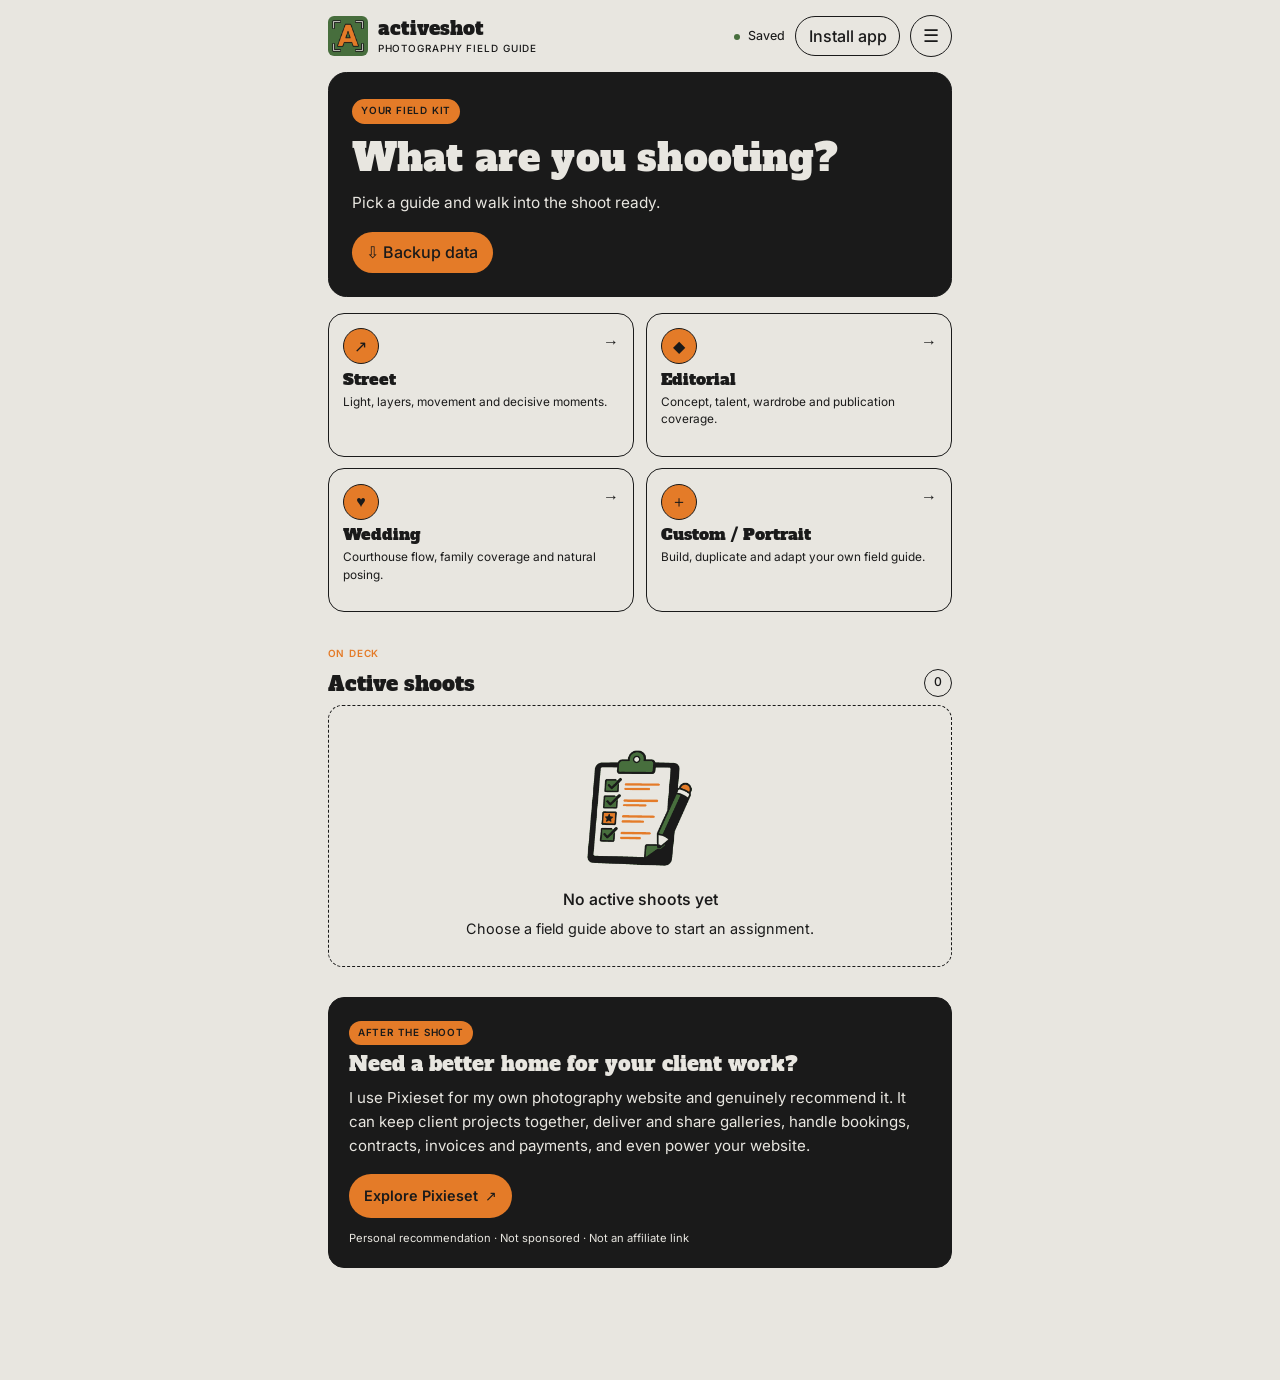
==== docs/index.html @ 5295e62c "Restore cross-platform install controls" ====
<!doctype html>
<html lang="en">
<head>
  <meta charset="UTF-8">
  <meta name="viewport" content="width=device-width,initial-scale=1,viewport-fit=cover">
  <meta name="theme-color" content="#e47b28">
  <meta name="apple-mobile-web-app-capable" content="yes">
  <meta name="apple-mobile-web-app-status-bar-style" content="black-translucent">
  <meta name="apple-mobile-web-app-title" content="ActiveShot">
  <title>ActiveShot — Photography Field Guide</title>
  <meta name="description" content="Offline field guides and interactive shot lists for street, editorial, wedding and portrait photography.">
  <meta property="og:type" content="website">
  <meta property="og:site_name" content="ActiveShot">
  <meta property="og:title" content="ActiveShot — Photography Field Guide">
  <meta property="og:description" content="Build practical shot lists, keep must-get frames visible, and move through Prep, Shoot, and Wrap from any device.">
  <meta property="og:url" content="https://activeshot.app/">
  <meta property="og:image" content="https://activeshot.app/active-shot-social-card.png">
  <meta name="twitter:card" content="summary_large_image">
  <meta name="twitter:title" content="ActiveShot — Photography Field Guide">
  <meta name="twitter:description" content="Photography field guides built for the shoot. Walk in ready.">
  <meta name="twitter:image" content="https://activeshot.app/active-shot-social-card.png">
  <link rel="manifest" href="manifest.webmanifest">
  <link rel="apple-touch-icon" href="icon-180.png">
  <link rel="icon" href="icon-192.png" type="image/png">
  <link rel="stylesheet" href="roam.css?v=22">
</head>
<body>
  <header class="topbar">
    <div class="topbar-inner">
      <button id="homeButton" class="brand-button" aria-label="Return to shoots"><img class="brand-mark" src="illustrations/activeshot-illustrated-mark-1024.png" alt="" aria-hidden="true"><span><strong>activeshot</strong><small>photography field guide</small></span></button>
      <div class="header-actions"><span id="saveStatus" class="save-status"><i></i> Saved</span><button id="installButton" class="ghost-button">Install app</button><button id="moreButton" class="icon-button" aria-label="More options">☰</button></div>
    </div>
  </header>

  <main id="homeView" class="page home-view">
    <section class="home-heading"><div><span class="eyebrow">YOUR FIELD KIT</span><h1>What are you shooting?</h1><p>Pick a guide and walk into the shoot ready.</p></div><button id="backupButton" class="secondary-button">⇩ Backup data</button></section>
    <section id="typeGrid" class="type-grid" aria-label="New shoot types"></section>
    <section class="shoots-section"><div class="section-heading"><div><span class="eyebrow">ON DECK</span><h2>Active shoots</h2></div><span id="shootCount" class="count-pill">0</span></div><div id="shootList" class="shoot-list"></div></section>
    <section id="archiveSection" class="shoots-section hidden"><div class="section-heading"><div><span class="eyebrow">COMPLETED</span><h2>Archive</h2></div></div><div id="archiveList" class="shoot-list"></div></section>
    <section class="pixieset-cta"><span class="eyebrow">AFTER THE SHOOT</span><h2>Need a better home for your client work?</h2><p>I use Pixieset for my own photography website and genuinely recommend it. It can keep client projects together, deliver and share galleries, handle bookings, contracts, invoices and payments, and even power your website.</p><a href="https://pixieset.com/" target="_blank" rel="noopener noreferrer">Explore Pixieset <span>↗</span></a><small>Personal recommendation · Not sponsored · Not an affiliate link</small></section>
  </main>

  <main id="guideView" class="page guide-view hidden">
    <section class="assignment-card">
      <div class="assignment-top"><button id="backButton" class="back-button">← Shoots</button><span id="modePill" class="mode-pill"></span><button id="guideMenuButton" class="icon-button" aria-label="Guide options">•••</button></div>
      <div class="title-row"><div><span id="guideEyebrow" class="eyebrow"></span><input id="shootName" class="shoot-name" aria-label="Shoot name"></div><div class="progress-ring" id="progressRing"><strong id="progressPercent">0%</strong></div></div>
      <div class="meta-grid"><label><span>Date / time</span><input id="shootDate" type="datetime-local"></label><label><span>Location</span><input id="shootLocation" placeholder="Location or meeting point"></label><label><span>People / subject</span><input id="shootPeople" placeholder="Client, model, couple or subject"></label></div>
      <textarea id="shootBrief" class="brief" placeholder="Creative brief, must-haves, sensitivities, access notes…"></textarea>
      <div class="progress-line"><span id="progressCount">0 / 0 complete</span><span id="mustCount" class="must-count">★ 0 must-get left</span><div class="progress"><i id="progressBar"></i></div></div>
    </section>

    <div id="stageTabs" class="stage-tabs" role="tablist"><button class="active" data-stage="all">All</button><button data-stage="prep">Prep</button><button data-stage="onset">On Set</button><button data-stage="wrap">Wrap</button></div>
    <nav id="sectionNav" class="shortcuts" aria-label="Guide sections"></nav>
    <div class="view-actions"><button id="quickToggle" class="primary-button">▶ Start On Set mode</button><button id="addSectionButton" class="secondary-button hidden">＋ Add section</button></div>
    <div id="guideSections" class="guide-sections"></div>
    <section id="quickReference" class="quick-reference"></section>
    <section class="pixieset-cta"><span class="eyebrow">AFTER THE SHOOT</span><h2>Ready to deliver the work?</h2><p>I use Pixieset for my own photography website and genuinely recommend it for organizing client projects, sharing galleries, booking, contracts, invoices and payments.</p><a href="https://pixieset.com/" target="_blank" rel="noopener noreferrer">Check out Pixieset <span>↗</span></a><small>Personal recommendation · Not sponsored · Not an affiliate link</small></section>
  </main>

  <div id="bottomBar" class="bottom-bar hidden"><button id="bottomBack">←</button><div><strong id="bottomTitle"></strong><span id="bottomProgress"></span></div><button id="bottomQuick">Quick</button></div>

  <dialog id="newShootDialog"><form method="dialog" id="newShootForm"><button type="button" class="dialog-close" data-close="newShootDialog" aria-label="Close">×</button><span id="dialogType" class="mode-pill"></span><h2>New assignment</h2><label><span>Name</span><input id="newShootName" required placeholder="Give this shoot a name"></label><label><span>Date</span><input id="newShootDate" type="datetime-local"></label><label><span>Location</span><input id="newShootLocation" placeholder="Optional"></label><div class="dialog-actions"><button type="button" data-close="newShootDialog" class="secondary-button">Cancel</button><button id="createShootButton" value="default" class="primary-button">Create guide</button></div></form></dialog>

  <dialog id="menuDialog"><form method="dialog"><button class="dialog-close" value="cancel">×</button><h2 id="menuTitle">App options</h2><div id="menuActions" class="menu-actions"></div></form></dialog>
  <dialog id="itemDialog"><form method="dialog" id="itemForm"><button type="button" class="dialog-close" data-close="itemDialog">×</button><h2 id="itemDialogTitle">Add checklist item</h2><label><span>Item</span><input id="newItemText" required placeholder="What needs to be captured?"></label><label><span>Photographer prompt or note</span><textarea id="newItemPrompt" placeholder="Optional direction or reminder"></textarea></label><div class="dialog-actions"><button type="button" data-close="itemDialog" class="secondary-button">Cancel</button><button value="default" class="primary-button">Add item</button></div></form></dialog>
  <dialog id="focusDialog" class="focus-dialog"><div class="focus-shell"><header><button id="focusClose" class="back-button">× Exit</button><span id="focusPosition"></span><button id="focusStar" class="focus-star">☆ Must get</button></header><div class="focus-media"><img id="focusImage" class="hidden" alt="Shot reference"><button id="focusAddImage" class="reference-empty">＋ Add reference image</button></div><span id="focusSection" class="eyebrow"></span><h2 id="focusTitle"></h2><div id="focusPrompt" class="focus-prompt"></div><textarea id="focusNote" placeholder="Fast note for this shot…"></textarea><div class="focus-next"><small>UP NEXT</small><strong id="focusNext">End of list</strong></div><div class="focus-actions"><button id="focusPrevious" class="secondary-button">← Previous</button><button id="focusComplete" class="primary-button">Complete & next →</button></div></div></dialog>
  <input id="importInput" type="file" accept="application/json" hidden><input id="referenceInput" type="file" accept="image/*" hidden>

  <div id="toast" class="toast" role="status" aria-live="polite"></div>
  <script src="templates.js?v=22"></script>
  <script src="app.js?v=22"></script>
</body>
</html>
---- docs/roam.css ----
@font-face { font-family: "Alfa Slab One"; src: url("fonts/alfa-slab-one.woff2") format("woff2"); font-style: normal; font-weight: 400; font-display: swap; }
@font-face { font-family: "Inter"; src: url("fonts/inter-latin.woff2") format("woff2"); font-style: normal; font-weight: 100 900; font-display: swap; }

:root {
  color-scheme: dark;
  --charcoal: #1a1a1a;
  --gold: #e47b28;
  --olive: #476e3d;
  --gray: #1a1a1a;
  --paper: #e8e6e0;
  --cream: #e8e6e0;
  --white: #e8e6e0;
  --rule: #1a1a1a;
  --gold-rule: #1a1a1a;
  --font-ui: "Inter";
  --font-mark: "Alfa Slab One";
  font-size: 16px;
}

* { box-sizing: border-box; }
html { scroll-behavior: smooth; background: var(--olive); }
body {
  min-height: 100vh;
  margin: 0;
  background: var(--olive);
  color: var(--paper);
  font-family: var(--font-ui);
  font-weight: 400;
  letter-spacing: -.005em;
  -webkit-font-smoothing: antialiased;
  -moz-osx-font-smoothing: grayscale;
  text-rendering: optimizeLegibility;
  font-synthesis: none;
}
button, input, textarea { font: inherit; font-weight: 400; -webkit-tap-highlight-color: transparent; }
button { cursor: pointer; }
.hidden { display: none !important; }

.topbar { position: sticky; top: 0; z-index: 20; background: transparent; }
.topbar-inner {
  display: flex;
  align-items: center;
  justify-content: space-between;
  width: min(100%, 660px);
  min-height: 4.75rem;
  margin: auto;
  padding: max(.95rem, env(safe-area-inset-top)) 1.25rem .9rem;
  border-bottom: 1px solid var(--olive);
  background: var(--gold);
}
.brand-button { display: flex; align-items: center; gap: .72rem; min-width: 0; padding: 0; border: 0; background: none; color: var(--charcoal); text-align: left; }
.brand-mark { width: 1.15rem; height: 1.55rem; flex: none; border-radius: 0 100% 100% 100%; background: var(--olive); transform: rotate(45deg); }
.brand-button strong { display: block; color: var(--charcoal); font-family: var(--font-mark); font-size: 1.28rem; font-weight: 400; line-height: .95; letter-spacing: -.045em; }
.brand-button small { display: block; margin-top: .32rem; color: var(--olive); font-size: .68rem; font-weight: 500; line-height: 1; letter-spacing: .12em; text-transform: uppercase; }
.header-actions { display: flex; align-items: center; gap: .6rem; }
.save-status { color: var(--olive); font-size: .78rem; font-weight: 400; }
.save-status i { display: inline-block; width: .4rem; height: .4rem; margin-right: .3rem; border-radius: 50%; background: var(--olive); }
.save-status.saving i { background: var(--gold); }
.icon-button, .ghost-button, .secondary-button, .primary-button, .back-button {
  min-height: 2.65rem;
  border-radius: 0;
  font-weight: 500;
}
.icon-button { width: 2.65rem; border: 1px solid var(--charcoal); background: transparent; color: var(--charcoal); font-size: 1.12rem; }
.ghost-button, .secondary-button, .back-button { padding: 0 .9rem; border: 1px solid var(--rule); background: transparent; color: var(--paper); }
.primary-button { padding: 0 1rem; border: 1px solid var(--gold); background: var(--gold); color: var(--charcoal); }

.page { width: min(100%, 660px); min-height: calc(100vh - 4.75rem); margin: auto; padding: 0 1.25rem 7rem; background: var(--charcoal); }
.home-heading { position: relative; display: flex; align-items: flex-end; justify-content: space-between; gap: 1rem; padding: 3.55rem 0 1.65rem; border-bottom: 1px solid var(--rule); }
.home-heading::before { content: ""; position: absolute; top: .95rem; left: 50%; width: 1.05rem; height: 1.4rem; border-radius: 0 100% 100% 100%; background: var(--gold); transform: translateX(-50%) rotate(45deg); }
.eyebrow { display: block; color: var(--gold); font-size: .7rem; font-weight: 500; line-height: 1.2; letter-spacing: .16em; text-transform: uppercase; }
.home-heading h1 { margin: .45rem 0 .35rem; color: var(--paper); font-size: 1.46rem; font-weight: 450; line-height: 1.12; letter-spacing: -.025em; }
.home-heading p { margin: 0; color: var(--gray); font-size: 1rem; line-height: 1.55; }
.home-heading .secondary-button { border-color: var(--gold); color: var(--gold); }

.type-grid { display: block; margin: 0 -1.25rem; background: var(--gold); }
.type-card { display: grid; grid-template-columns: 1fr auto; align-items: center; width: 100%; min-height: 4.05rem; padding: .75rem 1.25rem; border: 0; border-bottom: 1px solid var(--olive); border-radius: 0; background: var(--gold); color: var(--charcoal); text-align: left; }
.type-card:hover, .type-card:active { background: var(--gold); }
.type-icon, .type-card::before { display: none; }
.type-copy { display: block; margin: 0; }
.type-copy strong { display: block; color: var(--charcoal); font-size: .86rem; font-weight: 500; letter-spacing: .035em; text-transform: uppercase; }
.type-copy small { display: none; }
.type-arrow { position: static; color: var(--charcoal); font-size: .95rem; font-weight: 400; }

.shoots-section { margin-top: 2.35rem; }
.section-heading { display: flex; align-items: flex-end; justify-content: space-between; margin: 0; padding-bottom: .65rem; border-bottom: 1px solid var(--rule); }
.section-heading h2 { margin: .28rem 0 0; color: var(--paper); font-size: 1.15rem; font-weight: 450; letter-spacing: -.015em; }
.count-pill { display: grid; min-width: 1.75rem; height: 1.75rem; place-items: center; border: 1px solid var(--gold-rule); color: var(--gold); font-size: .76rem; }
.shoot-list { display: block; }
.shoot-card { display: flex; align-items: center; width: 100%; min-height: 4.55rem; padding: .72rem 0; border: 0; border-bottom: 1px solid var(--rule); background: transparent; color: var(--paper); text-align: left; }
.shoot-mode { display: grid; width: 2.35rem; height: 2.35rem; flex: none; place-items: center; border: 1px solid var(--gold-rule); color: var(--gold); }
.shoot-copy { min-width: 0; flex: 1; margin-left: .8rem; }
.shoot-copy small, .shoot-copy strong, .shoot-copy span { display: block; overflow: hidden; text-overflow: ellipsis; white-space: nowrap; }
.shoot-copy small { color: var(--gold); font-size: .68rem; font-weight: 500; letter-spacing: .08em; text-transform: uppercase; }
.shoot-copy strong { margin: .2rem 0; font-size: .98rem; font-weight: 450; }
.shoot-copy span { color: var(--gray); font-size: .8rem; }
.shoot-progress { width: 4rem; margin-left: .8rem; text-align: right; }
.shoot-progress b { font-size: .78rem; font-weight: 500; }
.shoot-progress i { display: block; height: 2px; margin-top: .4rem; background: var(--olive); }
.shoot-progress em { display: block; height: 100%; background: var(--gold); }
.empty-state { padding: 2.25rem 0; border-bottom: 1px solid var(--rule); color: var(--gray); text-align: left; }
.empty-state span { display: none; }
.empty-state strong { display: block; margin-bottom: .35rem; color: var(--paper); font-size: .98rem; font-weight: 450; }
.empty-state p { margin: 0; font-size: .9rem; }

.pixieset-cta { margin-top: 2.8rem; padding: 1.35rem 0 1.5rem; border-top: 1px solid var(--gold); border-bottom: 1px solid var(--rule); }
.pixieset-cta h2 { margin: .42rem 0 .6rem; color: var(--paper); font-size: 1.17rem; font-weight: 450; letter-spacing: -.015em; }
.pixieset-cta p { margin: 0; color: var(--gray); font-size: 1rem; line-height: 1.6; }
.pixieset-cta a { display: inline-flex; min-height: 2.75rem; align-items: center; gap: .45rem; margin-top: 1rem; padding: 0 .95rem; background: var(--gold); color: var(--charcoal); font-size: .9rem; font-weight: 500; text-decoration: none; }
.pixieset-cta small { display: block; margin-top: .72rem; color: var(--gray); font-size: .7rem; font-weight: 400; }

body:has(.guide-view:not(.hidden)) .topbar-inner { border-bottom-color: var(--rule); background: var(--charcoal); }
body:has(.guide-view:not(.hidden)) .brand-button strong { color: var(--paper); }
body:has(.guide-view:not(.hidden)) .brand-button small { color: var(--gray); }
body:has(.guide-view:not(.hidden)) .brand-mark { background-color: var(--paper); }
body:has(.guide-view:not(.hidden)) .save-status, body:has(.guide-view:not(.hidden)) .icon-button { color: var(--paper); }
body:has(.guide-view:not(.hidden)) .save-status i { background: var(--gold); }
body:has(.guide-view:not(.hidden)) .icon-button { border-color: var(--rule); }

.guide-view { padding-top: 0; }
.assignment-card { position: relative; margin: 0 -1.25rem; padding: 4.05rem 1.25rem 1.35rem; border-bottom: 1px solid var(--rule); background: var(--charcoal); }
.assignment-card::before { content: ""; position: absolute; top: 1rem; left: 50%; width: 1.05rem; height: 1.4rem; border-radius: 0 100% 100% 100%; background: var(--gold); transform: translateX(-50%) rotate(45deg); }
.assignment-top { display: flex; align-items: center; gap: .6rem; padding-bottom: .75rem; border-bottom: 1px solid var(--rule); }
.assignment-top .icon-button { margin-left: auto; border-color: var(--rule); color: var(--paper); }
.mode-pill { display: inline-flex; min-height: 2rem; align-items: center; padding: 0 .7rem; border: 1px solid var(--gold-rule); color: var(--gold); font-size: .72rem; font-weight: 500; letter-spacing: .04em; text-transform: uppercase; }
.title-row { display: flex; align-items: center; gap: 1rem; margin-top: 1.15rem; }
.title-row > div:first-child { min-width: 0; flex: 1; }
.shoot-name { width: 100%; height: auto; margin-top: .25rem; padding: 0; border: 0; background: transparent; color: var(--paper); font-size: 1.8rem; font-weight: 450; line-height: 1.15; letter-spacing: -.03em; outline: none; }
.progress-ring { position: relative; display: grid; width: 3.55rem; height: 3.55rem; flex: none; place-items: center; border-radius: 50%; background: conic-gradient(var(--gold) var(--progress), var(--olive) 0); }
.progress-ring::after { content: ""; position: absolute; inset: .25rem; border-radius: 50%; background: var(--charcoal); }
.progress-ring strong { position: relative; z-index: 1; font-size: .76rem; font-weight: 500; }
.meta-grid { display: grid; grid-template-columns: 1fr; gap: .65rem; margin-top: 1.1rem; }
.meta-grid label > span { display: block; margin-bottom: .25rem; color: var(--gold); font-size: .7rem; font-weight: 500; letter-spacing: .09em; text-transform: uppercase; }
input, textarea { width: 100%; border: 0; border-bottom: 1px solid var(--charcoal); border-radius: 0; background: transparent; color: var(--paper); font-size: 1rem; outline: none; }
input { height: 2.9rem; padding: 0 .65rem; }
textarea { min-height: 5rem; padding: .7rem .65rem; resize: vertical; }
input:focus, textarea:focus { border-color: var(--gold); }
::placeholder { color: var(--gray); }
.brief { margin-top: .75rem; }
.progress-line { display: flex; flex-wrap: wrap; align-items: center; gap: .7rem; margin-top: .75rem; color: var(--gray); font-size: .74rem; }
.must-count { margin-left: auto; color: var(--gold); white-space: nowrap; }
.progress-line .progress { order: 3; flex-basis: 100%; }
.progress { height: 2px; background: var(--olive); }
.progress i { display: block; width: 0; height: 100%; background: var(--gold); }

.stage-tabs { position: sticky; top: 4.75rem; z-index: 10; display: grid; grid-template-columns: repeat(4,1fr); gap: 1px; margin: 0 -1.25rem; background: var(--olive); }
.stage-tabs button { min-height: 2.85rem; border: 0; background: var(--gold); color: var(--charcoal); font-size: .73rem; font-weight: 500; letter-spacing: .055em; text-transform: uppercase; }
.stage-tabs button.active { background: var(--olive); color: var(--paper); }
.shortcuts { display: flex; gap: .45rem; margin: .85rem -1.25rem 0; padding: 0 1.25rem .2rem; overflow-x: auto; scrollbar-width: none; }
.shortcuts::-webkit-scrollbar { display: none; }
.shortcuts button { min-height: 2.4rem; flex: none; padding: 0 .85rem; border: 0; border-bottom: 1px solid var(--gold); background: transparent; color: var(--paper); font-size: .8rem; font-weight: 400; }
.view-actions { display: flex; gap: .5rem; margin-top: .8rem; }

.guide-sections { display: grid; gap: 0; margin: .9rem -1.25rem 0; border-top: 1px solid var(--rule); }
.guide-section { scroll-margin-top: 6rem; overflow: hidden; border-bottom: 1px solid var(--rule); background: var(--charcoal); }
.guide-section summary { display: flex; min-height: 4.1rem; align-items: center; padding: .78rem 1.25rem; cursor: pointer; list-style: none; }
.guide-section summary::-webkit-details-marker { display: none; }
.guide-section[open] summary { border-bottom: 1px solid var(--gold-rule); }
.section-icon { display: grid; width: 2.25rem; height: 2.25rem; flex: none; place-items: center; margin-right: .7rem; border: 1px solid var(--gold-rule); border-radius: 50%; color: var(--gold); font-size: .95rem; font-weight: 400; }
.section-title { min-width: 0; flex: 1; }
.section-title small { display: block; color: var(--gold); font-size: .65rem; font-weight: 500; letter-spacing: .14em; text-transform: uppercase; }
.section-title strong { display: block; margin-top: .18rem; color: var(--paper); font-size: 1rem; font-weight: 450; }
.section-count, .chevron { color: var(--gray); font-size: .73rem; font-weight: 400; }
.section-count { margin-right: .55rem; }
.chevron { transition: transform .2s; }
.guide-section[open] .chevron { transform: rotate(180deg); }
.section-body { padding: 1rem 1.25rem 1.25rem; }
.intro { margin: 0 0 .8rem; color: var(--gray); font-size: 1rem; line-height: 1.6; }
.check-grid { display: grid; grid-template-columns: 1fr; }
.check-row-wrap { display: flex; min-width: 0; min-height: 3.35rem; align-items: stretch; border-bottom: 1px solid var(--charcoal); background: transparent; }
.check-row-wrap.dragging { outline: 2px solid var(--gold); }
.check-row { display: flex; min-width: 0; flex: 1; align-items: center; padding: .55rem .65rem; color: var(--paper); cursor: pointer; }
.check-row input, .quick-row input { appearance: none; width: 1.35rem; height: 1.35rem; flex: none; margin: 0 .65rem 0 0; padding: 0; border: 1px solid var(--gray); background: transparent; }
.check-row input:checked, .quick-row input:checked { border-color: var(--gold); background: var(--gold); }
.check-row input:checked::after, .quick-row input:checked::after { content: "✓"; display: block; color: var(--charcoal); font-size: .9rem; font-weight: 500; line-height: 1.2rem; text-align: center; }
.check-row span { font-size: .96rem; line-height: 1.4; }
.check-row-wrap:has(input:checked) { background: var(--olive); color: var(--paper); text-decoration: line-through; }
.drag-handle, .star-button, .ref-button, .remove-gear { width: 2.25rem; flex: none; border: 0; background: transparent; color: var(--gray); font-size: 1rem; font-weight: 400; }
.drag-handle { cursor: grab; touch-action: none; }
.star-button.active, .must-heading { color: var(--gold); }
.ref-button { border-left: 1px solid var(--charcoal); }
.ref-button.has-ref { width: 3rem; padding: .25rem; }
.ref-button img { width: 100%; height: 2.35rem; object-fit: cover; }
.must-heading { margin: .9rem 0 -.25rem; font-size: .68rem; font-weight: 500; letter-spacing: .14em; }
.prompts { margin-top: .9rem; padding: .85rem 0 .85rem .95rem; border-left: 2px solid var(--gold); }
.prompts h3, .notes-label { margin: 0 0 .5rem; color: var(--gold); font-size: .68rem; font-weight: 500; letter-spacing: .15em; }
.prompts p { margin: 0 0 .55rem; color: var(--paper); font-size: .96rem; line-height: 1.6; }
.prompts p:last-child { margin-bottom: 0; }
.director-note { margin: .8rem 0 0; padding-left: .75rem; border-left: 1px solid var(--gold); color: var(--gray); font-size: .9rem; line-height: 1.6; }
.director-note strong { color: var(--gold); font-weight: 500; }
.notes-label { display: block; margin-top: .9rem; }
.section-note { min-height: 5rem; background: var(--paper); }
.add-item { min-height: 2.55rem; margin-top: .55rem; padding: 0 .8rem; border: 1px solid var(--gold-rule); background: transparent; color: var(--gold); font-size: .8rem; font-weight: 500; }
.gear-actions { display: flex; flex-wrap: wrap; gap: .5rem; }
.empty-stage { padding: 2rem 0; border-bottom: 1px solid var(--rule); color: var(--gray); text-align: center; }

.quick-reference { scroll-margin-top: 6rem; margin-top: 1.25rem; padding: 1.1rem 0; border-top: 1px solid var(--gold); border-bottom: 1px solid var(--gold); }
.quick-head { display: flex; align-items: flex-start; gap: .7rem; }
.quick-icon { display: grid; width: 2.45rem; height: 2.45rem; flex: none; place-items: center; background: var(--gold); color: var(--charcoal); font-weight: 500; }
.quick-head h2 { margin: .1rem 0; font-size: 1.15rem; font-weight: 450; }
.quick-head p { margin: 0; color: var(--gray); font-size: .82rem; }
.quick-grid { display: grid; grid-template-columns: 1fr; margin-top: .8rem; }
.quick-row { display: flex; min-height: 3.1rem; align-items: center; padding: .4rem .6rem; border-bottom: 1px solid var(--paper); }
.quick-row button { min-height: 2.3rem; flex: 1; padding: 0; border: 0; background: transparent; color: var(--paper); font-size: .95rem; font-weight: 400; text-align: left; }
.quick-row.done button { color: var(--gray); text-decoration: line-through; }
.mantra { margin-top: .85rem; padding: .8rem; border-left: 2px solid var(--gold); background: var(--gold); color: var(--charcoal); font-size: .86rem; line-height: 1.55; }
.mantra strong { color: var(--gold); font-weight: 500; }
.quick-mode .guide-sections { display: none; }

.bottom-bar { display: none; }
dialog { width: min(30rem, calc(100% - 2rem)); padding: 1.15rem; border: 1px solid var(--gold); border-radius: 0; background: var(--charcoal); color: var(--paper); box-shadow: none; }
dialog::backdrop { background: var(--charcoal); }
dialog h2 { margin: .8rem 0 1rem; font-size: 1.3rem; font-weight: 450; }
dialog label { display: block; margin-top: .75rem; }
dialog label > span { display: block; margin-bottom: .3rem; color: var(--gray); font-size: .76rem; }
.dialog-close { position: absolute; top: .65rem; right: .7rem; width: 2.4rem; height: 2.4rem; border: 0; background: transparent; color: var(--gray); font-size: 1.4rem; font-weight: 300; }
.dialog-actions { display: flex; justify-content: flex-end; gap: .5rem; margin-top: 1rem; }
.menu-actions { display: grid; gap: 1px; background: var(--rule); }
.menu-actions button { min-height: 3rem; padding: 0 .8rem; border: 0; background: var(--charcoal); color: var(--paper); font-weight: 400; text-align: left; }
.menu-actions .danger { color: var(--gold); }
.toast { position: fixed; z-index: 50; bottom: 1.5rem; left: 50%; padding: .7rem .95rem; background: var(--gold); color: var(--charcoal); font-size: .84rem; font-weight: 500; visibility: hidden; pointer-events: none; transform: translate(-50%, 1.5rem); transition: .2s; }
.toast.show { visibility: visible; transform: translate(-50%,0); }

.focus-dialog { width: 100%; max-width: none; height: 100%; max-height: none; margin: 0; padding: 0; border: 0; background: var(--charcoal); }
.focus-dialog::backdrop { background: var(--charcoal); }
.focus-shell { display: flex; width: min(100%, 660px); min-height: 100%; flex-direction: column; margin: auto; padding: max(1rem,env(safe-area-inset-top)) 1.25rem max(1.25rem,env(safe-area-inset-bottom)); }
.focus-shell header { display: flex; align-items: center; justify-content: space-between; gap: .6rem; }
.focus-shell header > span { color: var(--gray); font-size: .78rem; }
.focus-star, .reference-empty { min-height: 2.5rem; padding: 0 .75rem; border: 1px solid var(--gold-rule); background: transparent; color: var(--paper); font-weight: 400; }
.focus-star.active { color: var(--gold); }
.focus-media { display: grid; min-height: 8rem; place-items: center; margin: 1.1rem 0; border: 1px solid var(--gold-rule); overflow: hidden; }
.focus-media img { width: 100%; max-height: 36vh; object-fit: contain; }
.focus-shell h2 { margin: .4rem 0 .85rem; font-size: clamp(2rem,7vw,3.4rem); font-weight: 400; line-height: 1.05; letter-spacing: -.04em; }
.focus-prompt { padding: .9rem 0 .9rem 1rem; border-left: 2px solid var(--gold); background: var(--paper); color: var(--charcoal); }
.focus-prompt > strong { display: block; color: var(--gold); font-size: .68rem; font-weight: 500; letter-spacing: .15em; }
.focus-prompt p { margin: .55rem 0 0; line-height: 1.6; }
.focus-shell textarea { margin-top: 1rem; }
.focus-next { display: flex; align-items: center; gap: .7rem; margin-top: .9rem; padding: .75rem 0; border-top: 1px solid var(--rule); color: var(--gray); }
.focus-next small { color: var(--gold); font-size: .65rem; font-weight: 500; letter-spacing: .14em; }
.focus-next strong { font-size: .85rem; font-weight: 450; }
.focus-actions { display: grid; grid-template-columns: 1fr 2fr; gap: .5rem; margin-top: auto; padding-top: 1rem; }
.focus-actions button { min-height: 3.2rem; }
.focus-actions button:disabled { background: var(--paper); color: var(--charcoal); }

@media (min-width: 661px) { .topbar-inner, .page { box-shadow: none; } }
@media (max-width: 660px) { html, body { background: var(--charcoal); } .save-status, .header-actions .ghost-button { display: none; } }
@media (max-width: 430px) {
  .topbar-inner, .page { padding-right: 1rem; padding-left: 1rem; }
  .type-grid, .assignment-card, .stage-tabs, .guide-sections { margin-right: -1rem; margin-left: -1rem; }
  .type-card, .guide-section summary, .section-body { padding-right: 1rem; padding-left: 1rem; }
  .home-heading .secondary-button { display: none; }
  .brand-button small { font-size: .62rem; }
  .bottom-bar { position: fixed; z-index: 15; right: 0; bottom: 0; left: 0; display: flex; align-items: center; gap: .65rem; padding: .5rem 1rem max(.5rem,env(safe-area-inset-bottom)); border-top: 1px solid var(--gold); background: var(--charcoal); }
  .bottom-bar > button { width: 2.7rem; height: 2.6rem; border: 0; background: var(--gold); color: var(--charcoal); font-weight: 500; }
  .bottom-bar > div { min-width: 0; flex: 1; }
  .bottom-bar strong, .bottom-bar span { display: block; overflow: hidden; text-overflow: ellipsis; white-space: nowrap; }
  .bottom-bar strong { font-size: .77rem; font-weight: 450; }
  .bottom-bar span { margin-top: .1rem; color: var(--gray); font-size: .68rem; }
  .bottom-bar #bottomQuick { width: auto; padding: 0 .75rem; }
  .toast { bottom: 4.6rem; }
}

/* Roam-inspired product system */
html, body { background: var(--cream); color: var(--charcoal); }
body { font-family: var(--font-ui); font-weight: 400; letter-spacing: -.012em; }
button, input, textarea { font-family: var(--font-ui); }
.topbar { background: var(--cream); }
.topbar-inner { width: min(100%, 660px); min-height: 4.5rem; padding: .85rem 1.1rem; border: 0; background: var(--cream); box-shadow: none; }
.brand-button { gap: .58rem; color: var(--charcoal); }
.brand-mark { position: relative; display: block; width: 2.55rem; height: 2.55rem; flex: 0 0 2.55rem; border: 0; border-radius: .38rem; background: var(--olive); object-fit: cover; transform: none; }
.brand-mark::after { content: none; }
.brand-button strong { color: var(--charcoal); font-family: var(--font-mark); font-size: 1.18rem; font-weight: 400; letter-spacing: -.025em; }
.brand-button small { margin-top: .22rem; color: var(--gray); font-size: .62rem; font-weight: 500; letter-spacing: .09em; }
.save-status { color: var(--gray); font-weight: 450; }.save-status i { background: var(--olive); }
.icon-button, .ghost-button { border: 1.5px solid var(--charcoal); border-radius: 999px; background: var(--white); color: var(--charcoal); }
.page { width: min(100%, 660px); min-height: calc(100vh - 4.5rem); padding: 0 1.1rem 7rem; background: var(--cream); box-shadow: none; }

.home-heading { display: block; margin: 0 0 1rem; padding: 1.45rem; border: 1.5px solid var(--charcoal); border-radius: 1.15rem; background: var(--charcoal); }
.home-heading::before { display: none; }
.eyebrow { display: inline-flex; align-items: center; min-height: 1.55rem; padding: 0 .58rem; border-radius: 999px; background: var(--gold); color: var(--charcoal); font-size: .62rem; font-weight: 600; letter-spacing: .08em; }
.home-heading h1 { margin: .75rem 0 .4rem; color: var(--paper); font-family: var(--font-mark); font-size: clamp(1.8rem, 6vw, 2.35rem); font-weight: 400; line-height: 1.03; letter-spacing: -.025em; }
.home-heading p { color: var(--paper); font-size: .96rem; line-height: 1.5; }
.home-heading .secondary-button { min-height: 2.55rem; margin-top: 1rem; border: 0; border-radius: 999px; background: var(--gold); color: var(--charcoal); }

.type-grid { display: grid; grid-template-columns: 1fr 1fr; gap: .7rem; margin: 0; background: transparent; }
.type-card { position: relative; display: flex; min-height: 9rem; flex-direction: column; align-items: flex-start; padding: .9rem; border: 1.5px solid var(--charcoal); border-radius: 1rem; background: var(--white); color: var(--charcoal); }
.type-card:hover, .type-card:active { background: var(--paper); transform: translateY(-1px); }
.type-card::before { display: none; }
.type-icon { display: grid; width: 2.25rem; height: 2.25rem; place-items: center; border: 1.5px solid var(--charcoal); border-radius: 50%; background: var(--gold); color: var(--charcoal); font-size: 1rem; font-weight: 500; }
.type-copy { display: block; margin-top: auto; }
.type-copy strong { color: var(--charcoal); font-family: var(--font-mark); font-size: 1rem; font-weight: 400; letter-spacing: -.015em; text-transform: none; }
.type-copy small { display: block; margin-top: .28rem; color: var(--gray); font-size: .74rem; line-height: 1.35; }
.type-arrow { position: absolute; top: .95rem; right: .9rem; color: var(--charcoal); font-size: 1rem; }

.shoots-section { margin-top: 1.65rem; }
.section-heading { padding: 0 0 .55rem; border: 0; }
.section-heading .eyebrow { background: transparent; padding: 0; color: var(--gold); }
.section-heading h2 { margin-top: .35rem; color: var(--charcoal); font-family: var(--font-mark); font-size: 1.28rem; font-weight: 400; }
.count-pill { border: 1.5px solid var(--charcoal); border-radius: 999px; background: var(--white); color: var(--charcoal); font-weight: 500; }
.shoot-list { display: grid; gap: .55rem; }
.shoot-card { min-height: 4.75rem; padding: .75rem; border: 1.5px solid var(--charcoal); border-radius: .9rem; background: var(--white); color: var(--charcoal); }
.shoot-mode { border: 1.5px solid var(--charcoal); border-radius: .65rem; background: var(--gold); color: var(--charcoal); }
.shoot-copy small { color: var(--gold); font-weight: 600; }.shoot-copy strong { color: var(--charcoal); font-weight: 550; }.shoot-copy span { color: var(--gray); }
.shoot-progress b { font-weight: 550; }.shoot-progress i { background: var(--charcoal); }.shoot-progress em { background: var(--olive); }
.empty-state { padding: 1.6rem; border: 1.5px dashed var(--charcoal); border-radius: .9rem; background: var(--paper); color: var(--gray); text-align: center; }
.empty-state img { display: block; width: min(9rem, 42%); margin: 0 auto .75rem; }.empty-state strong { color: var(--charcoal); font-weight: 550; }

.pixieset-cta { margin-top: 1.9rem; padding: 1.25rem; border: 1.5px solid var(--charcoal); border-radius: 1rem; background: var(--charcoal); }
.pixieset-cta .eyebrow { background: var(--gold); color: var(--charcoal); }
.pixieset-cta h2 { color: var(--paper); font-family: var(--font-mark); font-size: 1.25rem; font-weight: 400; }
.pixieset-cta p { color: var(--paper); font-size: .94rem; }.pixieset-cta a { border: 0; border-radius: 999px; background: var(--gold); font-weight: 600; }.pixieset-cta small { color: var(--paper); }

body:has(.guide-view:not(.hidden)) .topbar-inner { border: 0; background: var(--cream); }
body:has(.guide-view:not(.hidden)) .brand-button strong { color: var(--charcoal); }
body:has(.guide-view:not(.hidden)) .brand-button small { color: var(--gray); }
body:has(.guide-view:not(.hidden)) .brand-mark { background-color: var(--paper); }
body:has(.guide-view:not(.hidden)) .save-status, body:has(.guide-view:not(.hidden)) .icon-button { color: var(--charcoal); }
body:has(.guide-view:not(.hidden)) .icon-button { border-color: var(--charcoal); }
.assignment-card { margin: 0 0 .8rem; padding: 1rem; border: 1.5px solid var(--charcoal); border-radius: 1rem; background: var(--white); }
.assignment-card::before { display: none; }
.assignment-top { padding-bottom: .7rem; border-bottom: 1px solid var(--rule); }
.back-button, .assignment-top .icon-button, .secondary-button { border: 1.5px solid var(--charcoal); border-radius: 999px; background: var(--white); color: var(--charcoal); }
.mode-pill { border: 1.5px solid var(--charcoal); border-radius: 999px; background: var(--gold); color: var(--charcoal); font-weight: 600; }
.title-row { margin-top: 1rem; }.title-row .eyebrow { padding: 0; background: transparent; color: var(--gold); }
.shoot-name { color: var(--charcoal); font-family: var(--font-mark); font-size: 1.75rem; font-weight: 400; }
.progress-ring { background: conic-gradient(var(--gold) var(--progress), var(--charcoal) 0); }.progress-ring::after { background: var(--white); }.progress-ring strong { color: var(--charcoal); font-weight: 600; }
.meta-grid label > span { color: var(--gray); font-weight: 550; }
input, textarea { border: 1px solid var(--charcoal); border-radius: .65rem; background: var(--paper); color: var(--charcoal); }
input:focus, textarea:focus { border-color: var(--charcoal); box-shadow: 0 0 0 2px var(--gold); }
::placeholder { color: var(--charcoal); }
.progress-line { color: var(--gray); }.must-count { color: var(--gold); font-weight: 600; }.progress { border-radius: 99px; background: var(--charcoal); }.progress i { border-radius: 99px; background: var(--olive); }

.stage-tabs { position: sticky; top: 4.5rem; gap: .2rem; margin: 0 0 .7rem; padding: .22rem; border: 1.5px solid var(--charcoal); border-radius: 999px; background: var(--charcoal); }
.stage-tabs button { min-height: 2.55rem; border-radius: 999px; background: transparent; color: var(--paper); font-weight: 550; }.stage-tabs button.active { background: var(--gold); color: var(--charcoal); }
.shortcuts { margin: 0 -.1rem; padding: 0 .1rem .2rem; }.shortcuts button { border: 1px solid var(--charcoal); border-radius: 999px; background: var(--white); color: var(--charcoal); font-size: .76rem; font-weight: 500; }
.view-actions { margin-top: .65rem; }.primary-button { border: 1.5px solid var(--charcoal); border-radius: 999px; background: var(--gold); color: var(--charcoal); font-weight: 600; }

.guide-sections { gap: .6rem; margin: .8rem 0 0; border: 0; }
.guide-section { border: 1.5px solid var(--charcoal); border-radius: .95rem; background: var(--white); }
.guide-section summary { padding: .75rem .85rem; }.guide-section[open] summary { border-bottom: 1px solid var(--rule); }
.section-icon { border: 1.5px solid var(--charcoal); background: var(--gold); color: var(--charcoal); }
.section-title small { color: var(--gold); font-weight: 650; }.section-title strong { color: var(--charcoal); font-weight: 550; }.section-count, .chevron { color: var(--gray); }
.section-body { padding: .9rem; }.intro { color: var(--gray); }
.check-grid { gap: .42rem; }.check-row-wrap { border: 1px solid var(--charcoal); border-radius: .7rem; background: var(--paper); overflow: hidden; }
.check-row { color: var(--charcoal); }.check-row input, .quick-row input { border: 1.5px solid var(--charcoal); border-radius: .3rem; background: var(--white); }.check-row input:checked, .quick-row input:checked { border-color: var(--olive); background: var(--olive); }.check-row input:checked::after, .quick-row input:checked::after { color: var(--paper); }
.check-row-wrap:has(input:checked) { background: var(--olive); color: var(--paper); }.drag-handle, .star-button, .ref-button, .remove-gear { color: var(--charcoal); }.star-button.active, .must-heading { color: var(--gold); }
.prompts { padding: .85rem; border: 1px solid var(--charcoal); border-left: 4px solid var(--gold); border-radius: .7rem; background: var(--paper); }.prompts h3, .notes-label { color: var(--gold); font-weight: 650; }.prompts p { color: var(--charcoal); }.director-note { border-color: var(--olive); color: var(--charcoal); }.director-note strong { color: var(--olive); }
.section-note { background: var(--paper); }.add-item { border: 1.5px solid var(--charcoal); border-radius: 999px; color: var(--charcoal); font-weight: 550; }

.quick-reference { padding: 1rem; border: 1.5px solid var(--charcoal); border-radius: 1rem; background: var(--charcoal); }.quick-head h2 { color: var(--paper); font-family: var(--font-mark); font-weight: 400; }.quick-head p { color: var(--paper); }.quick-icon { border: 1px solid var(--paper); border-radius: 50%; background: var(--gold); }.quick-row { border-bottom-color: var(--paper); }.quick-row button { color: var(--paper); }.quick-row input { border-color: var(--paper); background: transparent; }.mantra { border: 0; border-radius: .7rem; background: var(--gold); color: var(--charcoal); }.mantra strong { color: var(--charcoal); }

dialog { border: 1.5px solid var(--charcoal); border-radius: 1rem; background: var(--white); color: var(--charcoal); }.menu-actions { gap: .4rem; background: transparent; }.menu-actions button { border: 1px solid var(--charcoal); border-radius: .7rem; background: var(--paper); color: var(--charcoal); }.dialog-close { color: var(--charcoal); }
.toast { border: 1.5px solid var(--charcoal); border-radius: 999px; background: var(--gold); color: var(--charcoal); }
.focus-dialog, .focus-dialog::backdrop { background: var(--cream); }.focus-star, .reference-empty { border: 1.5px solid var(--charcoal); border-radius: 999px; color: var(--charcoal); }.focus-media { border: 1.5px solid var(--charcoal); border-radius: 1rem; background: var(--white); }.focus-shell h2 { color: var(--charcoal); font-family: var(--font-mark); }.focus-prompt { border: 1.5px solid var(--charcoal); border-left: 5px solid var(--gold); border-radius: .8rem; background: var(--white); color: var(--charcoal); }.focus-next { border-color: var(--rule); color: var(--gray); }
.bottom-bar { border-top: 1.5px solid var(--charcoal); background: var(--white); }.bottom-bar > button { border: 1.5px solid var(--charcoal); border-radius: 999px; background: var(--gold); color: var(--charcoal); }

@media (max-width: 430px) { .topbar-inner, .page { padding-right: .85rem; padding-left: .85rem; } .type-grid { gap: .55rem; } .type-card { min-height: 8.5rem; padding: .75rem; } .type-copy small { font-size: .7rem; } .assignment-card { margin-right: 0; margin-left: 0; } .stage-tabs, .guide-sections { margin-right: 0; margin-left: 0; } .guide-section summary, .section-body { padding-right: .8rem; padding-left: .8rem; } }

/* Comfortable editorial typography */
body { line-height: 1.55; letter-spacing: 0; }
.brand-button strong { line-height: 1.08; letter-spacing: 0; }
.brand-button small { line-height: 1.25; }
.home-heading h1 { margin: .82rem 0 .68rem; line-height: 1.16; letter-spacing: .005em; }
.home-heading p { line-height: 1.62; }
.type-copy strong, .section-heading h2, .pixieset-cta h2, .shoot-name, .section-title strong, .quick-head h2, dialog h2 { line-height: 1.22; letter-spacing: 0; }
.type-copy small, .shoot-copy span, .section-title small, .quick-head p, dialog label > span { line-height: 1.5; }
.type-copy { display: grid; width: 100%; grid-template-rows: 1.22em 3em; gap: .28rem; }
.type-copy strong { display: flex; min-height: 1.22em; align-items: flex-end; }
.type-copy small { min-height: 3em; margin-top: 0; }
.shoot-copy strong { line-height: 1.3; letter-spacing: 0; }
.focus-shell h2 { line-height: 1.14; letter-spacing: 0; }
#installButton { min-height: 2.55rem; padding: 0 .8rem; white-space: nowrap; }
.install-guide { color: var(--charcoal); font-size: .96rem; line-height: 1.6; }
.install-guide p { margin: 0 0 .8rem; }
.install-guide ol { margin: 0 0 .9rem; padding-left: 1.35rem; }
.install-guide li + li { margin-top: .42rem; }
@media (max-width: 540px) { .save-status { display: none; } #installButton { padding: 0 .68rem; } }

@media print {
  :root { color-scheme: light; }
  body { background: var(--paper) !important; color: var(--charcoal) !important; }
  .topbar, .stage-tabs, .shortcuts, .view-actions, .bottom-bar, .pixieset-cta, .drag-handle, .star-button, .ref-button, .remove-gear, .gear-actions, .toast { display: none !important; }
  .page { max-width: none; padding: 0; background: var(--paper); }
  .assignment-card, .guide-section, .quick-reference, .check-row-wrap, .prompts, .director-note { border-color: var(--charcoal); background: var(--paper); color: var(--charcoal); }
  .guide-section { break-inside: avoid; }
  .guide-section:not([open]) .section-body { display: block; }
  .shoot-name, input, textarea, .check-row, .quick-row button { color: var(--charcoal) !important; background: var(--paper) !important; }
  .focus-dialog { display: none; }
  .guide-view.hidden { display: block !important; }
  .home-view { display: none !important; }
}
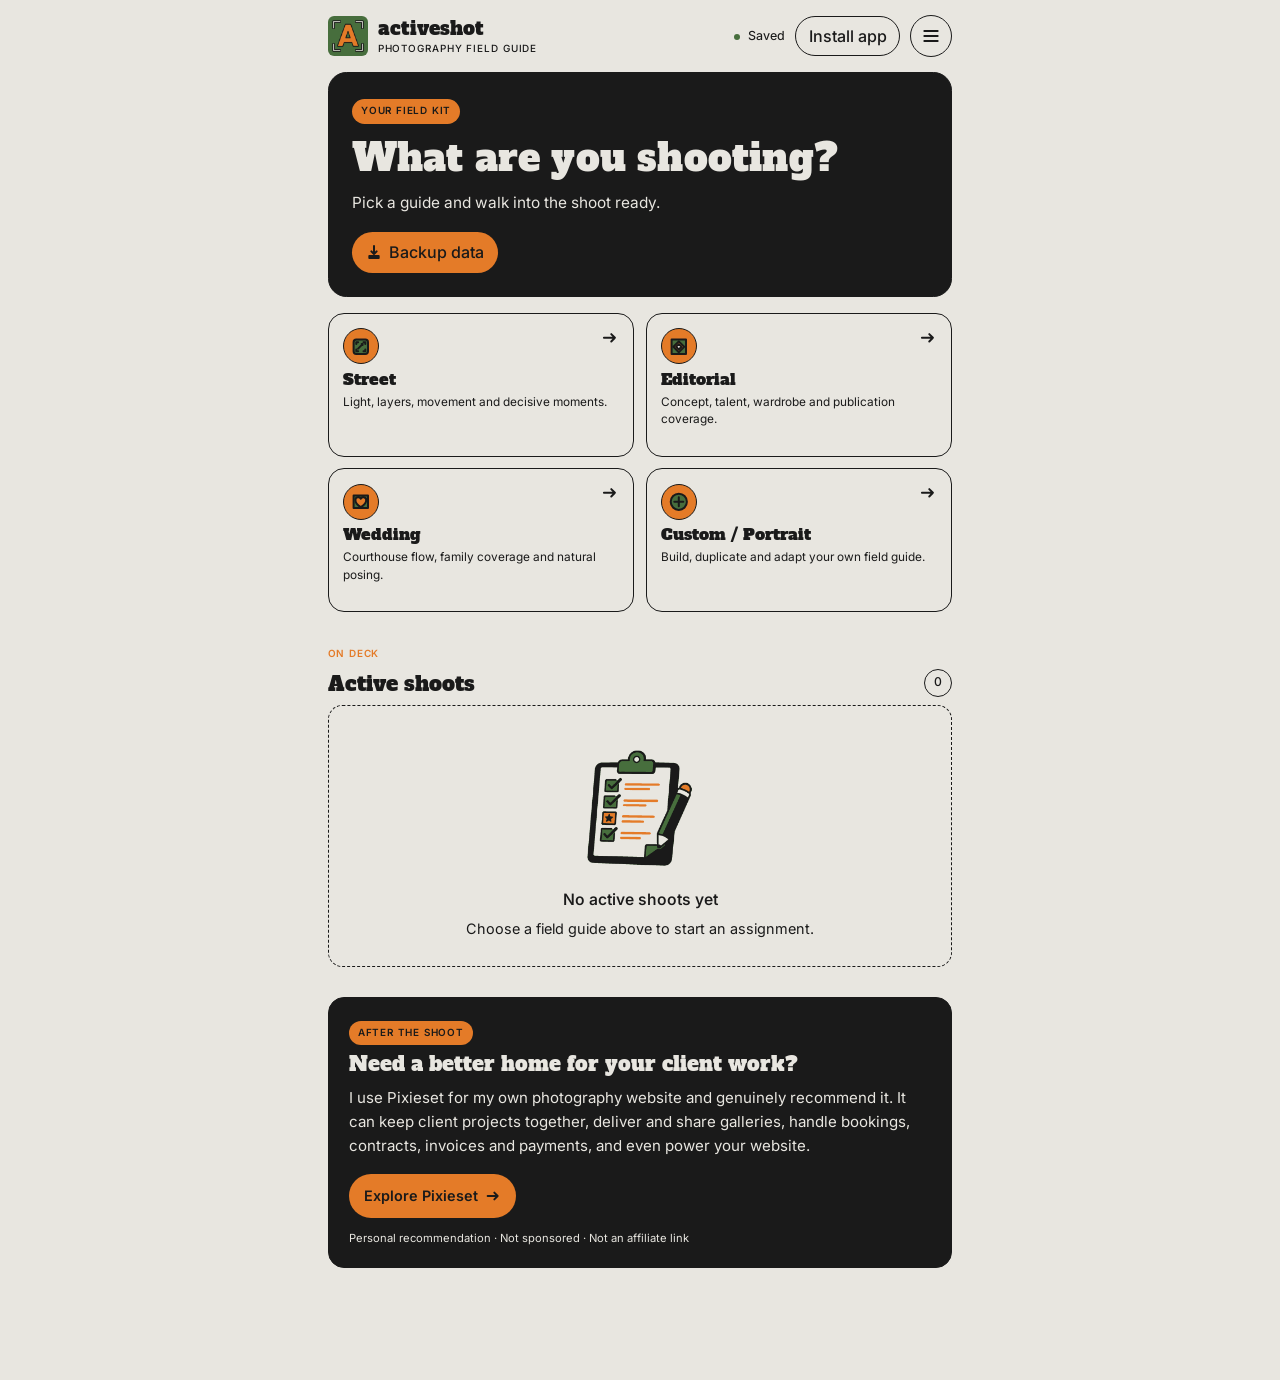
==== commit 4512e95d: "Add ActiveShot illustrated icon system" ====
--- a/docs/index.html
+++ b/docs/index.html
@@ -22,52 +22,53 @@
   <link rel="manifest" href="manifest.webmanifest">
   <link rel="apple-touch-icon" href="icon-180.png">
   <link rel="icon" href="icon-192.png" type="image/png">
-  <link rel="stylesheet" href="roam.css?v=22">
+  <link rel="stylesheet" href="roam.css?v=29">
+  <script src="icons.js?v=29"></script>
 </head>
 <body>
   <header class="topbar">
     <div class="topbar-inner">
       <button id="homeButton" class="brand-button" aria-label="Return to shoots"><img class="brand-mark" src="illustrations/activeshot-illustrated-mark-1024.png" alt="" aria-hidden="true"><span><strong>activeshot</strong><small>photography field guide</small></span></button>
-      <div class="header-actions"><span id="saveStatus" class="save-status"><i></i> Saved</span><button id="installButton" class="ghost-button">Install app</button><button id="moreButton" class="icon-button" aria-label="More options">☰</button></div>
+      <div class="header-actions"><span id="saveStatus" class="save-status"><i></i> Saved</span><button id="installButton" class="ghost-button">Install app</button><button id="moreButton" class="icon-button" aria-label="More options"><span data-icon="menu"></span></button></div>
     </div>
   </header>
 
   <main id="homeView" class="page home-view">
-    <section class="home-heading"><div><span class="eyebrow">YOUR FIELD KIT</span><h1>What are you shooting?</h1><p>Pick a guide and walk into the shoot ready.</p></div><button id="backupButton" class="secondary-button">⇩ Backup data</button></section>
+    <section class="home-heading"><div><span class="eyebrow">YOUR FIELD KIT</span><h1>What are you shooting?</h1><p>Pick a guide and walk into the shoot ready.</p></div><button id="backupButton" class="secondary-button"><span data-icon="download"></span><span>Backup data</span></button></section>
     <section id="typeGrid" class="type-grid" aria-label="New shoot types"></section>
     <section class="shoots-section"><div class="section-heading"><div><span class="eyebrow">ON DECK</span><h2>Active shoots</h2></div><span id="shootCount" class="count-pill">0</span></div><div id="shootList" class="shoot-list"></div></section>
     <section id="archiveSection" class="shoots-section hidden"><div class="section-heading"><div><span class="eyebrow">COMPLETED</span><h2>Archive</h2></div></div><div id="archiveList" class="shoot-list"></div></section>
-    <section class="pixieset-cta"><span class="eyebrow">AFTER THE SHOOT</span><h2>Need a better home for your client work?</h2><p>I use Pixieset for my own photography website and genuinely recommend it. It can keep client projects together, deliver and share galleries, handle bookings, contracts, invoices and payments, and even power your website.</p><a href="https://pixieset.com/" target="_blank" rel="noopener noreferrer">Explore Pixieset <span>↗</span></a><small>Personal recommendation · Not sponsored · Not an affiliate link</small></section>
+    <section class="pixieset-cta"><span class="eyebrow">AFTER THE SHOOT</span><h2>Need a better home for your client work?</h2><p>I use Pixieset for my own photography website and genuinely recommend it. It can keep client projects together, deliver and share galleries, handle bookings, contracts, invoices and payments, and even power your website.</p><a href="https://pixieset.com/" target="_blank" rel="noopener noreferrer">Explore Pixieset <span data-icon="arrowRight"></span></a><small>Personal recommendation · Not sponsored · Not an affiliate link</small></section>
   </main>
 
   <main id="guideView" class="page guide-view hidden">
     <section class="assignment-card">
-      <div class="assignment-top"><button id="backButton" class="back-button">← Shoots</button><span id="modePill" class="mode-pill"></span><button id="guideMenuButton" class="icon-button" aria-label="Guide options">•••</button></div>
+      <div class="assignment-top"><button id="backButton" class="back-button"><span data-icon="back"></span><span>Shoots</span></button><span id="modePill" class="mode-pill"></span><button id="guideMenuButton" class="icon-button" aria-label="Guide options"><span data-icon="menu"></span></button></div>
       <div class="title-row"><div><span id="guideEyebrow" class="eyebrow"></span><input id="shootName" class="shoot-name" aria-label="Shoot name"></div><div class="progress-ring" id="progressRing"><strong id="progressPercent">0%</strong></div></div>
-      <div class="meta-grid"><label><span>Date / time</span><input id="shootDate" type="datetime-local"></label><label><span>Location</span><input id="shootLocation" placeholder="Location or meeting point"></label><label><span>People / subject</span><input id="shootPeople" placeholder="Client, model, couple or subject"></label></div>
+      <div class="meta-grid"><label><span>Date / time</span><span class="date-field-frame"><input id="shootDate" type="datetime-local"></span></label><label><span>Location</span><input id="shootLocation" placeholder="Location or meeting point"></label><label><span>People / subject</span><input id="shootPeople" placeholder="Client, model, couple or subject"></label></div>
       <textarea id="shootBrief" class="brief" placeholder="Creative brief, must-haves, sensitivities, access notes…"></textarea>
-      <div class="progress-line"><span id="progressCount">0 / 0 complete</span><span id="mustCount" class="must-count">★ 0 must-get left</span><div class="progress"><i id="progressBar"></i></div></div>
+      <div class="progress-line"><span id="progressCount">0 / 0 complete</span><span id="mustCount" class="must-count"><span data-icon="star"></span><span>0 must-get left</span></span><div class="progress"><i id="progressBar"></i></div></div>
     </section>
 
     <div id="stageTabs" class="stage-tabs" role="tablist"><button class="active" data-stage="all">All</button><button data-stage="prep">Prep</button><button data-stage="onset">On Set</button><button data-stage="wrap">Wrap</button></div>
     <nav id="sectionNav" class="shortcuts" aria-label="Guide sections"></nav>
-    <div class="view-actions"><button id="quickToggle" class="primary-button">▶ Start On Set mode</button><button id="addSectionButton" class="secondary-button hidden">＋ Add section</button></div>
+    <div class="view-actions"><button id="quickToggle" class="primary-button"><span data-icon="play"></span><span>Start On Set mode</span></button><button id="addSectionButton" class="secondary-button hidden"><span data-icon="add"></span><span>Add section</span></button></div>
     <div id="guideSections" class="guide-sections"></div>
     <section id="quickReference" class="quick-reference"></section>
-    <section class="pixieset-cta"><span class="eyebrow">AFTER THE SHOOT</span><h2>Ready to deliver the work?</h2><p>I use Pixieset for my own photography website and genuinely recommend it for organizing client projects, sharing galleries, booking, contracts, invoices and payments.</p><a href="https://pixieset.com/" target="_blank" rel="noopener noreferrer">Check out Pixieset <span>↗</span></a><small>Personal recommendation · Not sponsored · Not an affiliate link</small></section>
+    <section class="pixieset-cta"><span class="eyebrow">AFTER THE SHOOT</span><h2>Ready to deliver the work?</h2><p>I use Pixieset for my own photography website and genuinely recommend it for organizing client projects, sharing galleries, booking, contracts, invoices and payments.</p><a href="https://pixieset.com/" target="_blank" rel="noopener noreferrer">Check out Pixieset <span data-icon="arrowRight"></span></a><small>Personal recommendation · Not sponsored · Not an affiliate link</small></section>
   </main>
 
-  <div id="bottomBar" class="bottom-bar hidden"><button id="bottomBack">←</button><div><strong id="bottomTitle"></strong><span id="bottomProgress"></span></div><button id="bottomQuick">Quick</button></div>
+  <div id="bottomBar" class="bottom-bar hidden"><button id="bottomBack" aria-label="Back to shoots"><span data-icon="back"></span></button><div><strong id="bottomTitle"></strong><span id="bottomProgress"></span></div><button id="bottomQuick">Quick</button></div>
 
-  <dialog id="newShootDialog"><form method="dialog" id="newShootForm"><button type="button" class="dialog-close" data-close="newShootDialog" aria-label="Close">×</button><span id="dialogType" class="mode-pill"></span><h2>New assignment</h2><label><span>Name</span><input id="newShootName" required placeholder="Give this shoot a name"></label><label><span>Date</span><input id="newShootDate" type="datetime-local"></label><label><span>Location</span><input id="newShootLocation" placeholder="Optional"></label><div class="dialog-actions"><button type="button" data-close="newShootDialog" class="secondary-button">Cancel</button><button id="createShootButton" value="default" class="primary-button">Create guide</button></div></form></dialog>
+  <dialog id="newShootDialog"><form method="dialog" id="newShootForm"><button type="button" class="dialog-close" data-close="newShootDialog" aria-label="Close"><span data-icon="close"></span></button><span id="dialogType" class="mode-pill"></span><h2>New assignment</h2><label><span>Name</span><input id="newShootName" required placeholder="Give this shoot a name"></label><label><span>Date</span><span class="date-field-frame"><input id="newShootDate" type="datetime-local"></span></label><label><span>Location</span><input id="newShootLocation" placeholder="Optional"></label><div class="dialog-actions"><button type="button" data-close="newShootDialog" class="secondary-button">Cancel</button><button id="createShootButton" value="default" class="primary-button">Create guide</button></div></form></dialog>
 
-  <dialog id="menuDialog"><form method="dialog"><button class="dialog-close" value="cancel">×</button><h2 id="menuTitle">App options</h2><div id="menuActions" class="menu-actions"></div></form></dialog>
-  <dialog id="itemDialog"><form method="dialog" id="itemForm"><button type="button" class="dialog-close" data-close="itemDialog">×</button><h2 id="itemDialogTitle">Add checklist item</h2><label><span>Item</span><input id="newItemText" required placeholder="What needs to be captured?"></label><label><span>Photographer prompt or note</span><textarea id="newItemPrompt" placeholder="Optional direction or reminder"></textarea></label><div class="dialog-actions"><button type="button" data-close="itemDialog" class="secondary-button">Cancel</button><button value="default" class="primary-button">Add item</button></div></form></dialog>
-  <dialog id="focusDialog" class="focus-dialog"><div class="focus-shell"><header><button id="focusClose" class="back-button">× Exit</button><span id="focusPosition"></span><button id="focusStar" class="focus-star">☆ Must get</button></header><div class="focus-media"><img id="focusImage" class="hidden" alt="Shot reference"><button id="focusAddImage" class="reference-empty">＋ Add reference image</button></div><span id="focusSection" class="eyebrow"></span><h2 id="focusTitle"></h2><div id="focusPrompt" class="focus-prompt"></div><textarea id="focusNote" placeholder="Fast note for this shot…"></textarea><div class="focus-next"><small>UP NEXT</small><strong id="focusNext">End of list</strong></div><div class="focus-actions"><button id="focusPrevious" class="secondary-button">← Previous</button><button id="focusComplete" class="primary-button">Complete & next →</button></div></div></dialog>
+  <dialog id="menuDialog"><form method="dialog"><button class="dialog-close" value="cancel" aria-label="Close"><span data-icon="close"></span></button><h2 id="menuTitle">App options</h2><div id="menuActions" class="menu-actions"></div></form></dialog>
+  <dialog id="itemDialog"><form method="dialog" id="itemForm"><button type="button" class="dialog-close" data-close="itemDialog" aria-label="Close"><span data-icon="close"></span></button><h2 id="itemDialogTitle">Add checklist item</h2><label><span>Item</span><input id="newItemText" required placeholder="What needs to be captured?"></label><label><span>Photographer prompt or note</span><textarea id="newItemPrompt" placeholder="Optional direction or reminder"></textarea></label><div class="dialog-actions"><button type="button" data-close="itemDialog" class="secondary-button">Cancel</button><button value="default" class="primary-button">Add item</button></div></form></dialog>
+  <dialog id="focusDialog" class="focus-dialog"><div class="focus-shell"><header><button id="focusClose" class="back-button"><span data-icon="close"></span><span>Exit</span></button><span id="focusPosition"></span><button id="focusStar" class="focus-star"><span data-icon="star"></span><span>Must get</span></button></header><div class="focus-media"><img id="focusImage" class="hidden" alt="Shot reference"><button id="focusAddImage" class="reference-empty"><span data-icon="image"></span><span>Add reference image</span></button></div><span id="focusSection" class="eyebrow"></span><h2 id="focusTitle"></h2><div id="focusPrompt" class="focus-prompt"></div><textarea id="focusNote" placeholder="Fast note for this shot…"></textarea><div class="focus-next"><small>UP NEXT</small><strong id="focusNext">End of list</strong></div><div class="focus-actions"><button id="focusPrevious" class="secondary-button"><span data-icon="back"></span><span>Previous</span></button><button id="focusComplete" class="primary-button"><span>Complete &amp; next</span><span data-icon="arrowRight"></span></button></div></div></dialog>
   <input id="importInput" type="file" accept="application/json" hidden><input id="referenceInput" type="file" accept="image/*" hidden>
 
   <div id="toast" class="toast" role="status" aria-live="polite"></div>
-  <script src="templates.js?v=22"></script>
-  <script src="app.js?v=22"></script>
+  <script src="templates.js?v=29"></script>
+  <script src="app.js?v=29"></script>
 </body>
 </html>
--- a/docs/roam.css
+++ b/docs/roam.css
@@ -3,6 +3,7 @@
 
 :root {
   color-scheme: dark;
+  --safe-top: env(safe-area-inset-top, 0px);
   --charcoal: #1a1a1a;
   --gold: #e47b28;
   --olive: #476e3d;
@@ -129,10 +130,39 @@
 .progress-ring { position: relative; display: grid; width: 3.55rem; height: 3.55rem; flex: none; place-items: center; border-radius: 50%; background: conic-gradient(var(--gold) var(--progress), var(--olive) 0); }
 .progress-ring::after { content: ""; position: absolute; inset: .25rem; border-radius: 50%; background: var(--charcoal); }
 .progress-ring strong { position: relative; z-index: 1; font-size: .76rem; font-weight: 500; }
-.meta-grid { display: grid; grid-template-columns: 1fr; gap: .65rem; margin-top: 1.1rem; }
+.meta-grid { display: grid; grid-template-columns: minmax(0, 1fr); gap: .65rem; min-width: 0; margin-top: 1.1rem; }
+.meta-grid > label { display: block; min-width: 0; }
 .meta-grid label > span { display: block; margin-bottom: .25rem; color: var(--gold); font-size: .7rem; font-weight: 500; letter-spacing: .09em; text-transform: uppercase; }
-input, textarea { width: 100%; border: 0; border-bottom: 1px solid var(--charcoal); border-radius: 0; background: transparent; color: var(--paper); font-size: 1rem; outline: none; }
+input, textarea { width: 100%; min-width: 0; max-width: 100%; border: 0; border-bottom: 1px solid var(--charcoal); border-radius: 0; background: transparent; color: var(--paper); font-size: 1rem; outline: none; }
 input { height: 2.9rem; padding: 0 .65rem; }
+input[type="datetime-local"] { display: block; inline-size: 100%; min-inline-size: 0; max-inline-size: 100%; }
+.date-field-frame {
+  display: block;
+  width: 100%;
+  min-width: 0;
+  height: 2.9rem;
+  margin: 0;
+  overflow: hidden;
+  border: 1px solid var(--charcoal);
+  border-radius: .65rem;
+  background: var(--paper);
+  color: var(--charcoal);
+  font-size: 1rem;
+  letter-spacing: 0;
+  text-transform: none;
+}
+.date-field-frame:focus-within { box-shadow: 0 0 0 2px var(--gold); }
+.date-field-frame input {
+  width: 100% !important;
+  min-width: 0 !important;
+  max-width: 100% !important;
+  height: 100%;
+  margin: 0;
+  border: 0;
+  border-radius: 0;
+  background: transparent;
+  box-shadow: none;
+}
 textarea { min-height: 5rem; padding: .7rem .65rem; resize: vertical; }
 input:focus, textarea:focus { border-color: var(--gold); }
 ::placeholder { color: var(--gray); }
@@ -146,9 +176,9 @@
 .stage-tabs { position: sticky; top: 4.75rem; z-index: 10; display: grid; grid-template-columns: repeat(4,1fr); gap: 1px; margin: 0 -1.25rem; background: var(--olive); }
 .stage-tabs button { min-height: 2.85rem; border: 0; background: var(--gold); color: var(--charcoal); font-size: .73rem; font-weight: 500; letter-spacing: .055em; text-transform: uppercase; }
 .stage-tabs button.active { background: var(--olive); color: var(--paper); }
-.shortcuts { display: flex; gap: .45rem; margin: .85rem -1.25rem 0; padding: 0 1.25rem .2rem; overflow-x: auto; scrollbar-width: none; }
+.shortcuts { display: flex; flex-wrap: wrap; gap: .45rem; min-width: 0; margin: .85rem -1.25rem 0; padding: 0 1.25rem .2rem; overflow: visible; }
 .shortcuts::-webkit-scrollbar { display: none; }
-.shortcuts button { min-height: 2.4rem; flex: none; padding: 0 .85rem; border: 0; border-bottom: 1px solid var(--gold); background: transparent; color: var(--paper); font-size: .8rem; font-weight: 400; }
+.shortcuts button { min-height: 2.4rem; max-width: 100%; flex: none; padding: .45rem .85rem; border: 0; border-bottom: 1px solid var(--gold); background: transparent; color: var(--paper); font-size: .8rem; font-weight: 400; line-height: 1.25; white-space: normal; }
 .view-actions { display: flex; gap: .5rem; margin-top: .8rem; }
 
 .guide-sections { display: grid; gap: 0; margin: .9rem -1.25rem 0; border-top: 1px solid var(--rule); }
@@ -374,7 +404,77 @@
 .install-guide p { margin: 0 0 .8rem; }
 .install-guide ol { margin: 0 0 .9rem; padding-left: 1.35rem; }
 .install-guide li + li { margin-top: .42rem; }
-@media (max-width: 540px) { .save-status { display: none; } #installButton { padding: 0 .68rem; } }
+@media (max-width: 540px) {
+  .topbar-inner { gap: .55rem; }
+  .brand-button { gap: .45rem; }
+  .brand-mark { width: 2.2rem; height: 2.2rem; flex-basis: 2.2rem; }
+  .brand-button strong { font-size: 1.05rem; }
+  .brand-button small, .save-status { display: none; }
+  .header-actions { flex: none; gap: .4rem; }
+  #installButton { min-height: 2.35rem; padding: 0 .68rem; font-size: .84rem; }
+  .icon-button { width: 2.35rem; min-height: 2.35rem; }
+}
+@media (max-width: 350px) { #installButton { padding: 0 .52rem; } .brand-mark { width: 2rem; height: 2rem; flex-basis: 2rem; } }
+
+/* ActiveShot illustrated icon system */
+.as-icon {
+  display: block;
+  width: 1.2rem;
+  height: 1.2rem;
+  flex: none;
+  overflow: visible;
+}
+.as-icon > * {
+  stroke: var(--charcoal);
+  stroke-width: 2;
+  stroke-linecap: round;
+  stroke-linejoin: round;
+  vector-effect: non-scaling-stroke;
+}
+.as-icon .icon-green { fill: var(--olive); }
+.as-icon .icon-orange { fill: var(--gold); }
+.as-icon .icon-cream { fill: var(--paper); }
+.as-icon .icon-ink { fill: var(--charcoal); }
+.as-icon .icon-line { fill: none; }
+.type-icon .as-icon, .shoot-mode .as-icon, .section-icon .as-icon, .quick-icon .as-icon { width: 1.35rem; height: 1.35rem; }
+.type-arrow .as-icon { width: 1.1rem; height: 1.1rem; }
+.icon-button, .back-button, .primary-button, .secondary-button, .focus-star, .reference-empty, .add-item, .pixieset-cta a, .must-count, .must-heading, .notes-label, .quick-row button, .menu-actions button {
+  display: inline-flex;
+  align-items: center;
+  gap: .42rem;
+}
+.icon-button { justify-content: center; }
+.icon-button .as-icon { width: 1.25rem; height: 1.25rem; }
+.back-button .as-icon, .primary-button .as-icon, .secondary-button .as-icon, .pixieset-cta a .as-icon { width: 1rem; height: 1rem; }
+.mode-pill { gap: .35rem; }
+.mode-pill .as-icon { width: .95rem; height: .95rem; }
+.drag-handle .as-icon, .star-button .as-icon, .ref-button .as-icon, .remove-gear .as-icon { width: 1.15rem; height: 1.15rem; margin: auto; }
+.star-button:not(.active) .icon-orange, .focus-star:not(.active) .icon-orange { fill: var(--paper); }
+.notes-label .as-icon, .must-heading .as-icon, .must-count .as-icon, .quick-row button .as-icon { width: .9rem; height: .9rem; }
+.chevron .as-icon { width: .9rem; height: .9rem; }
+.menu-actions button .as-icon { width: 1.2rem; height: 1.2rem; }
+.dialog-close { display: grid; place-items: center; }
+.dialog-close .as-icon { width: 1.15rem; height: 1.15rem; }
+.focus-actions button { display: inline-flex; align-items: center; justify-content: center; gap: .45rem; }
+.quick-row button span { min-width: 0; }
+.check-row input:checked::after, .quick-row input:checked::after {
+  content: "";
+  display: block;
+  width: .32rem;
+  height: .62rem;
+  margin: .12rem auto 0;
+  border: solid var(--paper);
+  border-width: 0 2px 2px 0;
+  transform: rotate(45deg);
+}
+
+/* Installed iPhone/iPad apps can draw beneath the system status bar. */
+.topbar-inner {
+  min-height: calc(4.5rem + var(--safe-top));
+  padding-top: calc(.85rem + var(--safe-top));
+}
+.page { min-height: calc(100vh - 4.5rem - var(--safe-top)); }
+.stage-tabs { top: calc(4.5rem + var(--safe-top)); }
 
 @media print {
   :root { color-scheme: light; }
